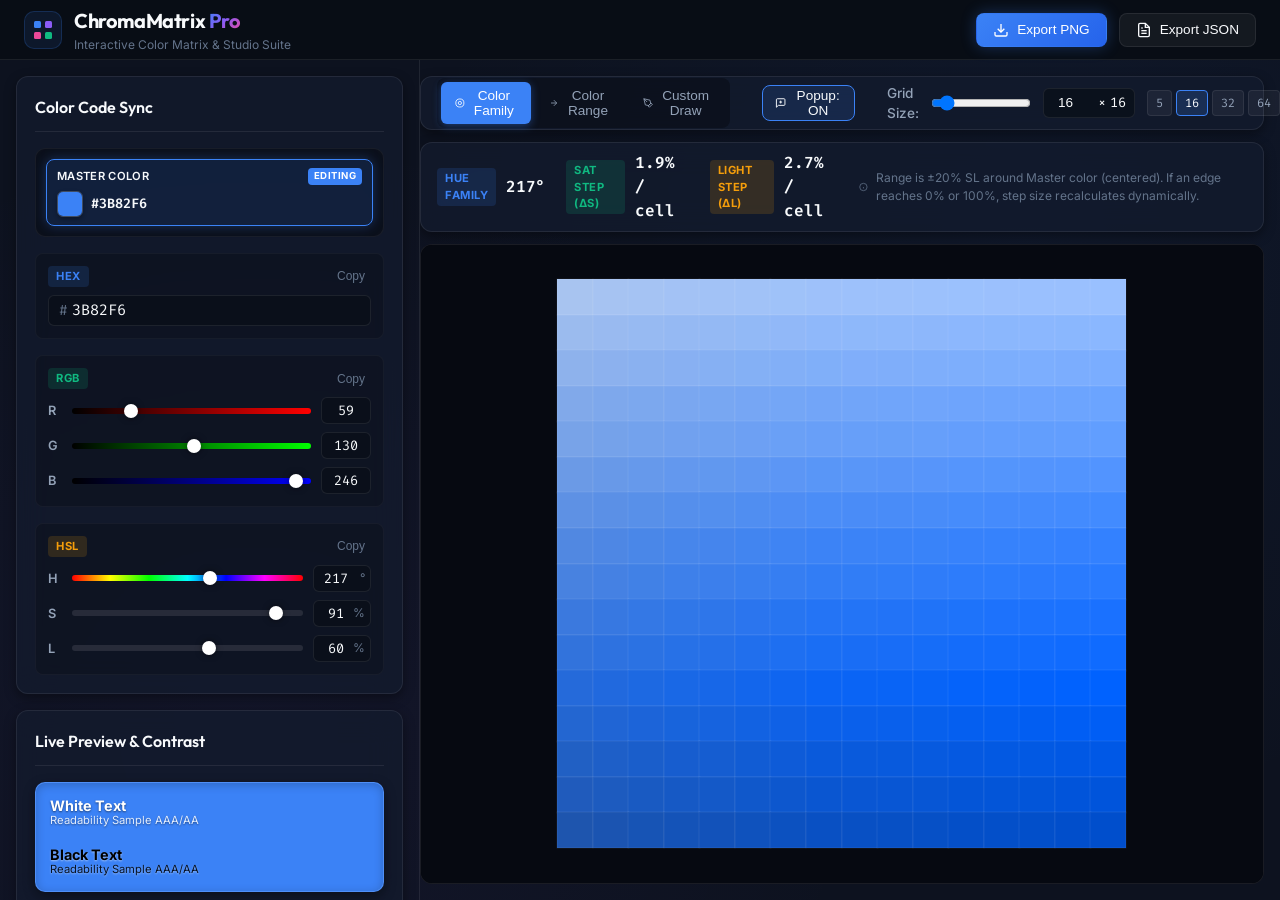
==== index.html @ 9b447b27 "Initial commit: ChromaMatrix Pro — Advanced Agentic Color Studio & Interactive Matrix" ====
<!DOCTYPE html>
<html lang="en">
<head>
    <meta charset="UTF-8">
    <meta name="viewport" content="width=device-width, initial-scale=1.0">
    <title>ChromaMatrix Pro — Interactive Color Matrix & Palette Suite</title>
    <meta name="description" content="Professional autosyncing color suite and interactive matrix generator with zoomable 128x128 grid, color family exploration, range interpolation, and custom drawing.">
    <link rel="preconnect" href="https://fonts.googleapis.com">
    <link rel="preconnect" href="https://fonts.gstatic.com" crossorigin>
    <link href="https://fonts.googleapis.com/css2?family=Fira+Code:wght@400;500;600&family=Inter:wght@300;400;500;600;700&family=Outfit:wght@500;600;700;800&display=swap" rel="stylesheet">
    <link rel="stylesheet" href="css/style.css">
</head>
<body>
    <div id="app-container">
        <!-- Header / Navbar -->
        <header id="app-header">
            <div class="logo-area">
                <div class="logo-icon">
                    <svg viewBox="0 0 24 24" width="24" height="24" fill="none" stroke="currentColor" stroke-width="2">
                        <rect x="3" y="3" width="7" height="7" rx="1.5" fill="#3B82F6" stroke="none" />
                        <rect x="14" y="3" width="7" height="7" rx="1.5" fill="#8B5CF6" stroke="none" />
                        <rect x="3" y="14" width="7" height="7" rx="1.5" fill="#EC4899" stroke="none" />
                        <rect x="14" y="14" width="7" height="7" rx="1.5" fill="#10B981" stroke="none" />
                    </svg>
                </div>
                <div class="logo-text">
                    <h1>ChromaMatrix <span>Pro</span></h1>
                    <p class="tagline">Interactive Color Matrix & Studio Suite</p>
                </div>
            </div>
            <div class="header-actions">
                <button id="btn-export-png" class="btn btn-primary" title="Export current matrix as PNG image">
                    <svg viewBox="0 0 24 24" width="16" height="16" fill="none" stroke="currentColor" stroke-width="2">
                        <path d="M21 15v4a2 2 0 0 1-2 2H5a2 2 0 0 1-2-2v-4"/>
                        <polyline points="7 10 12 15 17 10"/>
                        <line x1="12" y1="15" x2="12" y2="3"/>
                    </svg>
                    <span>Export PNG</span>
                </button>
                <button id="btn-export-json" class="btn btn-secondary" title="Export matrix color data as JSON palette">
                    <svg viewBox="0 0 24 24" width="16" height="16" fill="none" stroke="currentColor" stroke-width="2">
                        <path d="M14 2H6a2 2 0 0 0-2 2v16a2 2 0 0 0 2 2h12a2 2 0 0 0 2-2V8z"/>
                        <polyline points="14 2 14 8 20 8"/>
                        <line x1="16" y1="13" x2="8" y2="13"/>
                        <line x1="16" y1="17" x2="8" y2="17"/>
                        <polyline points="10 9 9 9 8 9"/>
                    </svg>
                    <span>Export JSON</span>
                </button>
            </div>
        </header>

        <!-- Main Workspace -->
        <main id="workspace">
            <!-- Left Sidebar (Autosyncing Table & Preview) -->
            <aside id="sidebar">
                <!-- Top-Left Panel: Autosyncing Color Code Table -->
                <section class="panel glass-card" id="panel-color-codes">
                    <div class="panel-header">
                        <h2>Color Code Sync</h2>
                    </div>

                    <!-- Master & Range Pickers Container -->
                    <div id="picker-selection-area" class="picker-selection-area">
                        <!-- Primary / Master Picker -->
                        <div class="picker-card active" id="card-picker-primary" data-target="primary" title="Click to edit Primary / Start color">
                            <div class="picker-card-top">
                                <span class="picker-label" id="label-picker-primary">Master Color</span>
                                <span class="badge active-badge">Editing</span>
                            </div>
                            <div class="picker-card-body">
                                <div class="color-swatch-wrapper">
                                    <input type="color" id="picker-primary" value="#3B82F6">
                                </div>
                                <span id="hex-display-primary" class="font-mono picker-hex-text">#3B82F6</span>
                            </div>
                        </div>

                        <!-- Swap Button (Visible only in Range Mode) -->
                        <button id="btn-left-swap" class="btn-icon swap-btn hidden" title="Swap Start and End Colors">
                            <svg viewBox="0 0 24 24" width="16" height="16" fill="none" stroke="currentColor" stroke-width="2"><path d="M7 10h14l-4-4"/><path d="M17 14H3l4 4"/></svg>
                        </button>

                        <!-- Secondary Picker (Visible only in Range Mode) -->
                        <div class="picker-card hidden" id="card-picker-secondary" data-target="secondary" title="Click to edit Secondary / End color">
                            <div class="picker-card-top">
                                <span class="picker-label">End Color</span>
                                <span class="badge active-badge">Editing</span>
                            </div>
                            <div class="picker-card-body">
                                <div class="color-swatch-wrapper">
                                    <input type="color" id="picker-secondary" value="#FFCC00">
                                </div>
                                <span id="hex-display-secondary" class="font-mono picker-hex-text">#FFCC00</span>
                            </div>
                        </div>
                    </div>

                    <!-- HEX Input -->
                    <div class="color-group">
                        <div class="group-label">
                            <span class="badge hex-badge">HEX</span>
                            <button class="btn-copy" data-target="input-hex" title="Copy HEX code">Copy</button>
                        </div>
                        <div class="input-row">
                            <span class="prefix">#</span>
                            <input type="text" id="input-hex" class="code-input font-mono" value="3B82F6" maxlength="6" spellcheck="false" autocomplete="off">
                        </div>
                    </div>

                    <!-- RGB Inputs -->
                    <div class="color-group">
                        <div class="group-label">
                            <span class="badge rgb-badge">RGB</span>
                            <button class="btn-copy" data-target="rgb-string" title="Copy RGB code">Copy</button>
                        </div>
                        <div class="channel-sliders">
                            <div class="channel-row">
                                <label for="input-r">R</label>
                                <input type="range" id="slider-r" class="color-slider slider-r" min="0" max="255" value="59">
                                <input type="number" id="input-r" class="num-input font-mono" min="0" max="255" value="59">
                            </div>
                            <div class="channel-row">
                                <label for="input-g">G</label>
                                <input type="range" id="slider-g" class="color-slider slider-g" min="0" max="255" value="130">
                                <input type="number" id="input-g" class="num-input font-mono" min="0" max="255" value="130">
                            </div>
                            <div class="channel-row">
                                <label for="input-b">B</label>
                                <input type="range" id="slider-b" class="color-slider slider-b" min="0" max="255" value="246">
                                <input type="number" id="input-b" class="num-input font-mono" min="0" max="255" value="246">
                            </div>
                        </div>
                    </div>

                    <!-- HSL Inputs -->
                    <div class="color-group">
                        <div class="group-label">
                            <span class="badge hsl-badge">HSL</span>
                            <button class="btn-copy" data-target="hsl-string" title="Copy HSL code">Copy</button>
                        </div>
                        <div class="channel-sliders">
                            <div class="channel-row">
                                <label for="input-h">H</label>
                                <input type="range" id="slider-h" class="color-slider slider-hue" min="0" max="360" value="217">
                                <div class="num-suffix-wrapper">
                                    <input type="number" id="input-h" class="num-input font-mono" min="0" max="360" value="217">
                                    <span class="unit">°</span>
                                </div>
                            </div>
                            <div class="channel-row">
                                <label for="input-s">S</label>
                                <input type="range" id="slider-s" class="color-slider slider-sat" min="0" max="100" value="91">
                                <div class="num-suffix-wrapper">
                                    <input type="number" id="input-s" class="num-input font-mono" min="0" max="100" value="91">
                                    <span class="unit">%</span>
                                </div>
                            </div>
                            <div class="channel-row">
                                <label for="input-l">L</label>
                                <input type="range" id="slider-l" class="color-slider slider-light" min="0" max="100" value="60">
                                <div class="num-suffix-wrapper">
                                    <input type="number" id="input-l" class="num-input font-mono" min="0" max="100" value="60">
                                    <span class="unit">%</span>
                                </div>
                            </div>
                        </div>
                    </div>
                </section>

                <!-- Bottom-Left Panel: Color Preview & Analysis -->
                <section class="panel glass-card" id="panel-color-preview">
                    <div class="panel-header">
                        <h2>Live Preview & Contrast</h2>
                    </div>

                    <!-- Preview Card -->
                    <div id="preview-box" class="preview-box" style="background-color: rgb(59, 130, 246);">
                        <div class="preview-text-sample text-white">
                            <span class="sample-title">White Text</span>
                            <span class="sample-sub">Readability Sample AAA/AA</span>
                        </div>
                        <div class="preview-text-sample text-black">
                            <span class="sample-title">Black Text</span>
                            <span class="sample-sub">Readability Sample AAA/AA</span>
                        </div>
                    </div>

                    <!-- WCAG Contrast Ratios -->
                    <div class="contrast-metrics">
                        <div class="metric-card">
                            <div class="metric-top">
                                <span class="metric-label">vs. White Text</span>
                                <span id="badge-white" class="wcag-badge badge-pass">AA</span>
                            </div>
                            <span id="ratio-white" class="metric-value font-mono">4.52:1</span>
                        </div>
                        <div class="metric-card">
                            <div class="metric-top">
                                <span class="metric-label">vs. Black Text</span>
                                <span id="badge-black" class="wcag-badge badge-pass">AAA</span>
                            </div>
                            <span id="ratio-black" class="metric-value font-mono">4.64:1</span>
                        </div>
                    </div>

                    <!-- Quick Harmonies -->
                    <div class="harmonies-section">
                        <h3>Quick Harmony Swatches</h3>
                        <div class="harmony-grid">
                            <div class="harmony-item" title="Complementary Color" data-label="Complementary">
                                <div id="swatch-comp" class="mini-swatch" style="background-color: #f6b33b;"></div>
                                <span>Comp</span>
                            </div>
                            <div class="harmony-item" title="Analogous Left" data-label="Analogous Left">
                                <div id="swatch-ana1" class="mini-swatch" style="background-color: #3bf6e4;"></div>
                                <span>Ana 1</span>
                            </div>
                            <div class="harmony-item" title="Analogous Right" data-label="Analogous Right">
                                <div id="swatch-ana2" class="mini-swatch" style="background-color: #4d3bf6;"></div>
                                <span>Ana 2</span>
                            </div>
                            <div class="harmony-item" title="Triadic 1" data-label="Triadic 1">
                                <div id="swatch-tri1" class="mini-swatch" style="background-color: #f63b82;"></div>
                                <span>Triad 1</span>
                            </div>
                            <div class="harmony-item" title="Triadic 2" data-label="Triadic 2">
                                <div id="swatch-tri2" class="mini-swatch" style="background-color: #82f63b;"></div>
                                <span>Triad 2</span>
                            </div>
                        </div>
                    </div>
                </section>
            </aside>

            <!-- Right Panel: Interactive Color Matrix -->
            <section id="matrix-section">
                <!-- Top Matrix Toolbar -->
                <nav id="matrix-toolbar" class="glass-card">
                    <!-- Mode Selector Tabs -->
                    <div class="mode-tabs">
                        <button class="tab-btn active" data-mode="family">
                            <svg viewBox="0 0 24 24" width="16" height="16" fill="none" stroke="currentColor" stroke-width="2"><circle cx="12" cy="12" r="10"/><circle cx="12" cy="12" r="4"/></svg>
                            <span>Color Family</span>
                        </button>
                        <button class="tab-btn" data-mode="range">
                            <svg viewBox="0 0 24 24" width="16" height="16" fill="none" stroke="currentColor" stroke-width="2"><path d="M5 12h14"/><path d="M12 5l7 7-7 7"/></svg>
                            <span>Color Range</span>
                        </button>
                        <button class="tab-btn" data-mode="draw">
                            <svg viewBox="0 0 24 24" width="16" height="16" fill="none" stroke="currentColor" stroke-width="2"><path d="M12 19l7-7 3 3-7 7-3-3z"/><path d="M18 13l-1.5-7.5L2 2l3.5 14.5L13 18l5-5z"/><path d="M2 2l7.586 7.586"/></svg>
                            <span>Custom Draw</span>
                        </button>
                    </div>

                    <div class="toolbar-divider"></div>

                    <!-- Popup Info Box Switch -->
                    <div class="tooltip-toggle-control" style="display: flex; align-items: center;">
                        <button id="btn-toggle-tooltip" class="btn btn-secondary active" title="Toggle popup color info box on hover" style="padding: 6px 12px; font-size: 0.85rem; height: 36px; border-color: var(--accent-blue); background: rgba(59, 130, 246, 0.15); color: var(--text-primary);">
                            <svg viewBox="0 0 24 24" width="16" height="16" fill="none" stroke="currentColor" stroke-width="2"><path d="M21 15a2 2 0 0 1-2 2H7l-4 4V5a2 2 0 0 1 2-2h14a2 2 0 0 1 2 2z"/><line x1="9" y1="10" x2="15" y2="10"/><line x1="12" y1="7" x2="12" y2="13"/></svg>
                            <span id="tooltip-toggle-text">Popup: ON</span>
                        </button>
                    </div>

                    <div class="toolbar-divider"></div>

                    <!-- Matrix Dimension Controls -->
                    <div class="dimension-controls">
                        <label for="input-grid-size" class="ctrl-label">Grid Size:</label>
                        <input type="range" id="slider-grid-size" min="5" max="128" value="16" step="1" title="Adjust matrix grid dimension">
                        <div class="grid-size-display font-mono">
                            <input type="number" id="input-grid-size" min="5" max="128" value="16">
                            <span>×</span>
                            <span id="grid-size-h">16</span>
                        </div>
                        <div class="preset-buttons">
                            <button class="btn-preset" data-size="5">5</button>
                            <button class="btn-preset active" data-size="16">16</button>
                            <button class="btn-preset" data-size="32">32</button>
                            <button class="btn-preset" data-size="64">64</button>
                            <button class="btn-preset" data-size="128">128</button>
                        </div>
                    </div>

                    <div class="toolbar-divider"></div>

                    <!-- Zoom & Pan Controls -->
                    <div class="zoom-controls">
                        <button id="btn-zoom-out" class="btn-icon" title="Zoom Out (-)">
                            <svg viewBox="0 0 24 24" width="16" height="16" fill="none" stroke="currentColor" stroke-width="2"><circle cx="11" cy="11" r="8"/><line x1="21" y1="21" x2="16.65" y2="16.65"/><line x1="8" y1="11" x2="14" y2="11"/></svg>
                        </button>
                        <span id="zoom-level" class="font-mono">100%</span>
                        <button id="btn-zoom-in" class="btn-icon" title="Zoom In (+)">
                            <svg viewBox="0 0 24 24" width="16" height="16" fill="none" stroke="currentColor" stroke-width="2"><circle cx="11" cy="11" r="8"/><line x1="21" y1="21" x2="16.65" y2="16.65"/><line x1="11" y1="8" x2="11" y2="14"/><line x1="8" y1="11" x2="14" y2="11"/></svg>
                        </button>
                        <button id="btn-zoom-fit" class="btn-text" title="Reset Zoom to Fit Screen (0)">Fit</button>
                    </div>
                </nav>

                <!-- Sub-Toolbar for Active Mode Controls -->
                <div id="mode-subtoolbar" class="glass-card">
                    <!-- Family Mode Controls -->
                    <div id="subtoolbar-family" class="subtoolbar-group active">
                        <div class="subctrl-item">
                            <span class="badge hex-badge">Hue Family</span>
                            <span id="fam-hue-val" class="font-mono" style="font-weight: 600;">217°</span>
                        </div>
                        <div class="subctrl-item">
                            <span class="badge rgb-badge">Sat Step (ΔS)</span>
                            <span id="fam-step-sat" class="font-mono" style="font-weight: 600;">6.7% / cell</span>
                        </div>
                        <div class="subctrl-item">
                            <span class="badge hsl-badge">Light Step (ΔL)</span>
                            <span id="fam-step-light" class="font-mono" style="font-weight: 600;">6.7% / cell</span>
                        </div>
                        <div class="subctrl-info">
                            <svg viewBox="0 0 24 24" width="16" height="16" fill="none" stroke="currentColor" stroke-width="2"><circle cx="12" cy="12" r="10"/><line x1="12" y1="16" x2="12" y2="12"/><line x1="12" y1="8" x2="12.01" y2="8"/></svg>
                            <span>Range is ±20% SL around Master color (centered). If an edge reaches 0% or 100%, step size recalculates dynamically.</span>
                        </div>
                    </div>

                    <!-- Range Mode Controls -->
                    <div id="subtoolbar-range" class="subtoolbar-group">
                        <div class="subctrl-item checkbox-item">
                            <label class="toggle-switch">
                                <input type="checkbox" id="check-shortest-hue" checked>
                                <span class="slider-round"></span>
                            </label>
                            <span style="font-weight: 500;">Shortest Hue Path</span>
                        </div>
                        <div class="subctrl-info">
                            <svg viewBox="0 0 24 24" width="16" height="16" fill="none" stroke="currentColor" stroke-width="2"><circle cx="12" cy="12" r="10"/><line x1="12" y1="16" x2="12" y2="12"/><line x1="12" y1="8" x2="12.01" y2="8"/></svg>
                            <span>Select Start or End color on the left panel to edit its HEX, RGB, and HSL channels.</span>
                        </div>
                    </div>

                    <!-- Custom Drawing Controls -->
                    <div id="subtoolbar-draw" class="subtoolbar-group">
                        <div class="draw-tools">
                            <button class="tool-btn active" data-tool="brush" title="Paint Brush (B)">
                                <svg viewBox="0 0 24 24" width="16" height="16" fill="none" stroke="currentColor" stroke-width="2"><path d="M18 13l-1.5-7.5L2 2l3.5 14.5L13 18l5-5z"/><path d="M2 2l7.586 7.586"/><circle cx="11" cy="11" r="2"/></svg>
                                <span>Brush</span>
                            </button>
                            <button class="tool-btn" data-tool="fill" title="Flood Fill / Bucket (F)">
                                <svg viewBox="0 0 24 24" width="16" height="16" fill="none" stroke="currentColor" stroke-width="2"><path d="M19 11l-8-8-8.6 8.6a2 2 0 0 0 0 2.8l5.2 5.2c.8.8 2 .8 2.8 0L19 11z"/><path d="M5 2l5 5"/><path d="M2 13h15"/><path d="M22 20a2 2 0 1 1-4 0c0-1.6 1.7-3 2-3s2 1.4 2 3z"/></svg>
                                <span>Fill</span>
                            </button>
                            <button class="tool-btn" data-tool="eyedropper" title="Eyedropper / Pick Color (I)">
                                <svg viewBox="0 0 24 24" width="16" height="16" fill="none" stroke="currentColor" stroke-width="2"><path d="M14 4l6 6-9 9-6-6 9-9z"/><path d="M4 20l4-4"/><line x1="13" y1="5" x2="19" y2="11"/></svg>
                                <span>Pick</span>
                            </button>
                            <button class="tool-btn" data-tool="eraser" title="Eraser (E)">
                                <svg viewBox="0 0 24 24" width="16" height="16" fill="none" stroke="currentColor" stroke-width="2"><path d="M20 20H7L3 16C2 15 2 13 3 12L13 2L22 11L20 20Z"/><line x1="17" y1="17" x2="11" y2="11"/></svg>
                                <span>Erase</span>
                            </button>
                        </div>
                        <div class="toolbar-divider"></div>
                        <div class="subctrl-item">
                            <label>Brush Size:</label>
                            <div class="brush-sizes">
                                <button class="brush-size-btn active" data-size="1">1px</button>
                                <button class="brush-size-btn" data-size="2">2px</button>
                                <button class="brush-size-btn" data-size="3">3px</button>
                                <button class="brush-size-btn" data-size="5">5px</button>
                            </div>
                        </div>
                        <div class="toolbar-divider"></div>
                        <div class="draw-actions">
                            <button id="btn-import-img" class="btn btn-secondary" title="Load & compress image (PNG, JPG, GIF) into 128x128 grid" style="padding: 6px 12px; font-size: 0.8rem; height: 32px;">
                                <svg viewBox="0 0 24 24" width="14" height="14" fill="none" stroke="currentColor" stroke-width="2"><rect x="3" y="3" width="18" height="18" rx="2" ry="2"/><circle cx="8.5" cy="8.5" r="1.5"/><polyline points="21 15 16 10 5 21"/></svg>
                                <span>Load Image</span>
                            </button>
                            <input type="file" id="input-import-img" accept="image/*" class="hidden">
                            <button id="btn-undo" class="btn-icon" title="Undo (Ctrl+Z)" disabled>
                                <svg viewBox="0 0 24 24" width="16" height="16" fill="none" stroke="currentColor" stroke-width="2"><path d="M3 7v6h6"/><path d="M21 17a9 9 0 0 0-9-9 9 9 0 0 0-6 2.3L3 13"/></svg>
                            </button>
                            <button id="btn-redo" class="btn-icon" title="Redo (Ctrl+Y)" disabled>
                                <svg viewBox="0 0 24 24" width="16" height="16" fill="none" stroke="currentColor" stroke-width="2"><path d="M21 7v6h-6"/><path d="M3 17a9 9 0 0 1 9-9 9 9 0 0 1 6 2.3l3 2.7"/></svg>
                            </button>
                            <button id="btn-clear-draw" class="btn-text btn-danger" title="Clear drawing grid">Clear</button>
                        </div>
                    </div>
                </div>

                <!-- Canvas Viewport Container -->
                <div id="canvas-container">
                    <canvas id="matrix-canvas"></canvas>
                </div>
            </section>
        </main>
    </div>

    <!-- Floating Hover Tooltip Popup Box -->
    <div id="color-tooltip" class="glass-card tooltip-box hidden">
        <div class="tooltip-header">
            <div id="tooltip-swatch" class="tooltip-swatch"></div>
            <span id="tooltip-coords" class="font-mono coords-text">Col: 0, Row: 0</span>
        </div>
        <div class="tooltip-body font-mono">
            <div class="tooltip-row">
                <span class="t-label">HEX</span>
                <span id="tooltip-hex" class="t-val">#000000</span>
            </div>
            <div class="tooltip-row">
                <span class="t-label">RGB</span>
                <span id="tooltip-rgb" class="t-val">0, 0, 0</span>
            </div>
            <div class="tooltip-row">
                <span class="t-label">HSL</span>
                <span id="tooltip-hsl" class="t-val">0°, 0%, 0%</span>
            </div>
        </div>
    </div>

    <!-- Scripts (Standard scripts work natively over file:// protocol without CORS errors) -->
    <script src="js/color-math.js"></script>
    <script src="js/matrix-canvas.js"></script>
    <script src="js/app.js"></script>
</body>
</html>
---- css/style.css ----
/* ==========================================================================
   ChromaMatrix Pro — Design System & Styles
   Premium Studio Colorist Dark Theme with Glassmorphism
   ========================================================================== */

:root {
    /* Color Palette Tokens */
    --bg-app: #090d16;
    --bg-workspace: #0d121f;
    --bg-card: rgba(19, 27, 46, 0.75);
    --bg-card-hover: rgba(26, 37, 63, 0.85);
    --bg-input: rgba(10, 15, 26, 0.8);
    --border-color: rgba(255, 255, 255, 0.08);
    --border-focus: rgba(59, 130, 246, 0.5);
    
    /* Brand & Accent Colors */
    --accent-blue: #3b82f6;
    --accent-purple: #8b5cf6;
    --accent-pink: #ec4899;
    --accent-emerald: #10b981;
    --accent-amber: #f59e0b;
    --danger-red: #ef4444;
    
    /* Typography Colors */
    --text-primary: #f8fafc;
    --text-secondary: #94a3b8;
    --text-muted: #64748b;
    --text-inverse: #0f172a;
    
    /* Shadow & Glows */
    --shadow-sm: 0 2px 4px rgba(0, 0, 0, 0.3);
    --shadow-md: 0 4px 12px rgba(0, 0, 0, 0.4);
    --shadow-lg: 0 8px 24px rgba(0, 0, 0, 0.5);
    --glow-blue: 0 0 15px rgba(59, 130, 246, 0.3);
    
    /* Transitions */
    --transition-fast: 150ms cubic-bezier(0.4, 0, 0.2, 1);
    --transition-smooth: 250ms cubic-bezier(0.4, 0, 0.2, 1);
}

/* Base & Reset */
* {
    margin: 0;
    padding: 0;
    box-sizing: border-box;
}

body {
    font-family: 'Inter', -apple-system, BlinkMacSystemFont, 'Segoe UI', Roboto, sans-serif;
    background-color: var(--bg-app);
    color: var(--text-primary);
    line-height: 1.5;
    overflow: hidden;
    height: 100vh;
    width: 100vw;
    user-select: none;
}

.font-mono {
    font-family: 'Fira Code', monospace;
}

/* Glassmorphism Utility */
.glass-card {
    background: var(--bg-card);
    backdrop-filter: blur(16px);
    -webkit-backdrop-filter: blur(16px);
    border: 1px solid var(--border-color);
    border-radius: 12px;
    box-shadow: var(--shadow-md);
}

/* App Container Layout */
#app-container {
    display: flex;
    flex-direction: column;
    height: 100vh;
    width: 100vw;
}

/* Header / Navbar */
#app-header {
    height: 60px;
    display: flex;
    align-items: center;
    justify-content: space-between;
    padding: 0 24px;
    background: rgba(9, 13, 22, 0.85);
    border-bottom: 1px solid var(--border-color);
    z-index: 100;
}

.logo-area {
    display: flex;
    align-items: center;
    gap: 12px;
}

.logo-icon {
    display: flex;
    align-items: center;
    justify-content: center;
    width: 38px;
    height: 38px;
    background: rgba(59, 130, 246, 0.1);
    border: 1px solid rgba(59, 130, 246, 0.2);
    border-radius: 10px;
}

.logo-text h1 {
    font-family: 'Outfit', sans-serif;
    font-size: 1.25rem;
    font-weight: 700;
    letter-spacing: -0.02em;
    color: var(--text-primary);
}

.logo-text h1 span {
    background: linear-gradient(135deg, var(--accent-blue), var(--accent-purple), var(--accent-pink));
    -webkit-background-clip: text;
    -webkit-text-fill-color: transparent;
}

.tagline {
    font-size: 0.75rem;
    color: var(--text-muted);
}

.header-actions {
    display: flex;
    align-items: center;
    gap: 12px;
}

/* Buttons */
.btn {
    display: inline-flex;
    align-items: center;
    gap: 8px;
    padding: 8px 16px;
    border-radius: 8px;
    font-size: 0.85rem;
    font-weight: 500;
    cursor: pointer;
    transition: all var(--transition-fast);
    border: 1px solid transparent;
}

.btn-primary {
    background: linear-gradient(135deg, var(--accent-blue), #2563eb);
    color: white;
    box-shadow: var(--glow-blue);
}

.btn-primary:hover {
    filter: brightness(1.1);
    transform: translateY(-1px);
}

.btn-secondary {
    background: rgba(255, 255, 255, 0.05);
    color: var(--text-primary);
    border-color: var(--border-color);
}

.btn-secondary:hover {
    background: rgba(255, 255, 255, 0.1);
    border-color: rgba(255, 255, 255, 0.2);
}

/* Workspace Grid */
#workspace {
    display: flex;
    flex: 1;
    overflow: hidden;
    position: relative;
    background: radial-gradient(circle at 80% 20%, rgba(59, 130, 246, 0.05) 0%, transparent 50%),
                radial-gradient(circle at 20% 80%, rgba(139, 92, 246, 0.05) 0%, transparent 50%),
                var(--bg-workspace);
}

/* Left Sidebar */
#sidebar {
    width: 420px;
    min-width: 420px;
    height: 100%;
    display: flex;
    flex-direction: column;
    gap: 16px;
    padding: 16px;
    overflow-y: auto;
    border-right: 1px solid var(--border-color);
    z-index: 10;
}

/* Custom Scrollbar for Sidebar */
#sidebar::-webkit-scrollbar {
    width: 6px;
}
#sidebar::-webkit-scrollbar-thumb {
    background: rgba(255, 255, 255, 0.1);
    border-radius: 3px;
}

.panel {
    padding: 18px;
    display: flex;
    flex-direction: column;
    gap: 16px;
}

.panel-header {
    display: flex;
    align-items: center;
    justify-content: space-between;
    padding-bottom: 12px;
    border-bottom: 1px solid var(--border-color);
}

.panel-header h2 {
    font-family: 'Outfit', sans-serif;
    font-size: 1rem;
    font-weight: 600;
    color: var(--text-primary);
}

/* Master Color Picker */
.master-picker-wrapper {
    display: flex;
    align-items: center;
    gap: 8px;
}

#master-color-picker {
    width: 32px;
    height: 32px;
    border: none;
    border-radius: 8px;
    cursor: pointer;
    background: transparent;
    overflow: hidden;
}

#master-color-picker::-webkit-color-swatch-wrapper {
    padding: 0;
}
#master-color-picker::-webkit-color-swatch {
    border: 2px solid rgba(255, 255, 255, 0.2);
    border-radius: 6px;
    box-shadow: var(--shadow-sm);
}

.picker-hint {
    font-size: 0.7rem;
    color: var(--text-muted);
    text-transform: uppercase;
    font-weight: 600;
}

/* Color Input Groups */
.color-group {
    display: flex;
    flex-direction: column;
    gap: 8px;
    background: rgba(0, 0, 0, 0.2);
    padding: 12px;
    border-radius: 8px;
    border: 1px solid rgba(255, 255, 255, 0.04);
}

.group-label {
    display: flex;
    align-items: center;
    justify-content: space-between;
}

.badge {
    font-size: 0.7rem;
    font-weight: 700;
    padding: 2px 8px;
    border-radius: 4px;
    text-transform: uppercase;
    letter-spacing: 0.05em;
}

.hex-badge { background: rgba(59, 130, 246, 0.15); color: var(--accent-blue); }
.rgb-badge { background: rgba(16, 185, 129, 0.15); color: var(--accent-emerald); }
.hsl-badge { background: rgba(245, 158, 11, 0.15); color: var(--accent-amber); }

.btn-copy {
    background: transparent;
    border: none;
    color: var(--text-muted);
    font-size: 0.75rem;
    cursor: pointer;
    padding: 2px 6px;
    border-radius: 4px;
    transition: all var(--transition-fast);
}

.btn-copy:hover {
    color: var(--text-primary);
    background: rgba(255, 255, 255, 0.05);
}

.btn-copy.copied {
    color: var(--accent-emerald);
}

.input-row {
    display: flex;
    align-items: center;
    background: var(--bg-input);
    border: 1px solid var(--border-color);
    border-radius: 6px;
    padding: 4px 10px;
    transition: border-color var(--transition-fast);
}

.input-row:focus-within {
    border-color: var(--border-focus);
}

.prefix {
    color: var(--text-muted);
    font-family: 'Fira Code', monospace;
    font-size: 0.9rem;
    margin-right: 4px;
}

.code-input {
    background: transparent;
    border: none;
    color: var(--text-primary);
    font-size: 0.95rem;
    width: 100%;
    outline: none;
}

/* Sliders and Channel Rows */
.channel-sliders {
    display: flex;
    flex-direction: column;
    gap: 8px;
}

.channel-row {
    display: flex;
    align-items: center;
    gap: 10px;
}

.channel-row label {
    font-size: 0.8rem;
    font-weight: 600;
    color: var(--text-secondary);
    width: 14px;
}

.color-slider {
    flex: 1;
    height: 6px;
    -webkit-appearance: none;
    background: rgba(255, 255, 255, 0.1);
    border-radius: 3px;
    outline: none;
}

.color-slider::-webkit-slider-thumb {
    -webkit-appearance: none;
    width: 14px;
    height: 14px;
    border-radius: 50%;
    background: white;
    cursor: pointer;
    box-shadow: 0 0 6px rgba(0, 0, 0, 0.5);
    transition: transform var(--transition-fast);
}

.color-slider::-webkit-slider-thumb:hover {
    transform: scale(1.2);
}

/* Channel specific slider gradients */
.slider-r { background: linear-gradient(to right, #000, #f00); }
.slider-g { background: linear-gradient(to right, #000, #0f0); }
.slider-b { background: linear-gradient(to right, #000, #00f); }
.slider-hue { background: linear-gradient(to right, #f00, #ff0, #0f0, #0ff, #00f, #f0f, #f00); }

.num-input {
    width: 50px;
    background: var(--bg-input);
    border: 1px solid var(--border-color);
    border-radius: 6px;
    color: var(--text-primary);
    font-size: 0.85rem;
    padding: 4px 6px;
    text-align: center;
    outline: none;
    transition: border-color var(--transition-fast);
}

.num-input:focus {
    border-color: var(--border-focus);
}

.num-input::-webkit-inner-spin-button,
.num-input::-webkit-outer-spin-button {
    -webkit-appearance: none;
    margin: 0;
}

.num-suffix-wrapper {
    position: relative;
    display: flex;
    align-items: center;
}

.num-suffix-wrapper .num-input {
    padding-right: 18px;
    width: 58px;
}

.unit {
    position: absolute;
    right: 6px;
    font-size: 0.75rem;
    color: var(--text-muted);
    pointer-events: none;
}

/* Preview Card */
.preview-box {
    height: 110px;
    border-radius: 10px;
    padding: 14px;
    display: flex;
    flex-direction: column;
    justify-content: space-between;
    box-shadow: inset 0 2px 10px rgba(0, 0, 0, 0.2), var(--shadow-md);
    transition: background-color var(--transition-fast);
    position: relative;
    overflow: hidden;
    border: 1px solid rgba(255, 255, 255, 0.1);
}

.preview-text-sample {
    display: flex;
    flex-direction: column;
    line-height: 1.2;
    z-index: 2;
}

.text-white { color: #ffffff; text-shadow: 0 1px 2px rgba(0,0,0,0.5); }
.text-black { color: #000000; text-shadow: 0 1px 2px rgba(255,255,255,0.5); }

.sample-title {
    font-weight: 700;
    font-size: 0.9rem;
}

.sample-sub {
    font-size: 0.7rem;
    opacity: 0.85;
}

/* Contrast Metrics */
.contrast-metrics {
    display: grid;
    grid-template-columns: 1fr 1fr;
    gap: 10px;
}

.metric-card {
    background: rgba(0, 0, 0, 0.25);
    padding: 10px;
    border-radius: 8px;
    border: 1px solid rgba(255, 255, 255, 0.05);
    display: flex;
    flex-direction: column;
    gap: 6px;
}

.metric-top {
    display: flex;
    align-items: center;
    justify-content: space-between;
}

.metric-label {
    font-size: 0.7rem;
    color: var(--text-muted);
}

.wcag-badge {
    font-size: 0.65rem;
    font-weight: 800;
    padding: 2px 6px;
    border-radius: 4px;
}

.badge-pass { background: rgba(16, 185, 129, 0.2); color: var(--accent-emerald); }
.badge-warn { background: rgba(245, 158, 11, 0.2); color: var(--accent-amber); }
.badge-fail { background: rgba(239, 68, 68, 0.2); color: var(--danger-red); }

.metric-value {
    font-size: 1.05rem;
    font-weight: 600;
    color: var(--text-primary);
}

/* Harmonies Section */
.harmonies-section h3 {
    font-size: 0.75rem;
    color: var(--text-secondary);
    margin-bottom: 8px;
    text-transform: uppercase;
    letter-spacing: 0.05em;
}

.harmony-grid {
    display: grid;
    grid-template-columns: repeat(5, 1fr);
    gap: 8px;
}

.harmony-item {
    display: flex;
    flex-direction: column;
    align-items: center;
    gap: 4px;
    cursor: pointer;
    transition: transform var(--transition-fast);
}

.harmony-item:hover {
    transform: translateY(-2px);
}

.mini-swatch {
    width: 100%;
    aspect-ratio: 1;
    border-radius: 6px;
    border: 1px solid rgba(255, 255, 255, 0.15);
    box-shadow: var(--shadow-sm);
}

.harmony-item span {
    font-size: 0.65rem;
    color: var(--text-muted);
}

/* Right Panel: Matrix Section */
#matrix-section {
    flex: 1;
    display: flex;
    flex-direction: column;
    padding: 16px 16px 16px 0;
    gap: 12px;
    height: 100%;
    overflow: hidden;
}

/* Matrix Toolbar */
#matrix-toolbar {
    height: 54px;
    padding: 0 16px;
    display: flex;
    align-items: center;
    justify-content: space-between;
    gap: 16px;
}

.mode-tabs {
    display: flex;
    background: rgba(0, 0, 0, 0.3);
    padding: 4px;
    border-radius: 8px;
    gap: 4px;
}

.tab-btn {
    display: inline-flex;
    align-items: center;
    gap: 6px;
    padding: 6px 14px;
    border-radius: 6px;
    background: transparent;
    border: none;
    color: var(--text-secondary);
    font-size: 0.85rem;
    font-weight: 500;
    cursor: pointer;
    transition: all var(--transition-fast);
}

.tab-btn:hover {
    color: var(--text-primary);
    background: rgba(255, 255, 255, 0.05);
}

.tab-btn.active {
    background: var(--accent-blue);
    color: white;
    box-shadow: 0 2px 8px rgba(59, 130, 246, 0.4);
}

.toolbar-divider {
    width: 1px;
    height: 24px;
    background: var(--border-color);
}

.dimension-controls {
    display: flex;
    align-items: center;
    gap: 12px;
}

.ctrl-label {
    font-size: 0.85rem;
    color: var(--text-secondary);
    font-weight: 500;
}

#slider-grid-size {
    width: 100px;
}

.grid-size-display {
    display: flex;
    align-items: center;
    gap: 4px;
    background: var(--bg-input);
    padding: 4px 8px;
    border-radius: 6px;
    border: 1px solid var(--border-color);
    font-size: 0.85rem;
}

#input-grid-size {
    width: 42px;
    background: transparent;
    border: none;
    color: var(--text-primary);
    font-size: 0.85rem;
    text-align: center;
    outline: none;
}

.preset-buttons {
    display: flex;
    gap: 4px;
}

.btn-preset {
    padding: 4px 8px;
    border-radius: 4px;
    background: rgba(255, 255, 255, 0.05);
    border: 1px solid var(--border-color);
    color: var(--text-secondary);
    font-size: 0.75rem;
    font-family: 'Fira Code', monospace;
    cursor: pointer;
    transition: all var(--transition-fast);
}

.btn-preset:hover, .btn-preset.active {
    background: rgba(59, 130, 246, 0.2);
    border-color: var(--accent-blue);
    color: var(--text-primary);
}

.zoom-controls {
    display: flex;
    align-items: center;
    gap: 8px;
    background: rgba(0, 0, 0, 0.2);
    padding: 4px 8px;
    border-radius: 8px;
}

.btn-icon, .btn-text {
    background: transparent;
    border: none;
    color: var(--text-secondary);
    cursor: pointer;
    padding: 6px;
    border-radius: 6px;
    display: inline-flex;
    align-items: center;
    justify-content: center;
    transition: all var(--transition-fast);
}

.btn-icon:hover, .btn-text:hover {
    background: rgba(255, 255, 255, 0.1);
    color: var(--text-primary);
}

.btn-text {
    font-size: 0.8rem;
    padding: 4px 8px;
    font-weight: 600;
}

.btn-danger:hover {
    background: rgba(239, 68, 68, 0.2);
    color: var(--danger-red);
}

#zoom-level {
    width: 50px;
    text-align: center;
    font-size: 0.8rem;
}

/* Sub-Toolbar */
#mode-subtoolbar {
    min-height: 44px;
    padding: 8px 16px;
    display: flex;
    align-items: center;
}

.subtoolbar-group {
    display: none;
    width: 100%;
    align-items: center;
    gap: 20px;
}

.subtoolbar-group.active {
    display: flex;
}

.subctrl-item {
    display: flex;
    align-items: center;
    gap: 10px;
}

.subctrl-item label {
    font-size: 0.8rem;
    color: var(--text-secondary);
}

.subctrl-info {
    display: flex;
    align-items: center;
    gap: 8px;
    margin-left: auto;
    color: var(--text-muted);
    font-size: 0.75rem;
}

.color-picker-compact {
    display: flex;
    align-items: center;
    gap: 6px;
    background: var(--bg-input);
    padding: 2px 8px 2px 4px;
    border-radius: 6px;
    border: 1px solid var(--border-color);
}

.color-picker-compact input[type="color"] {
    width: 24px;
    height: 24px;
    border: none;
    background: transparent;
    cursor: pointer;
}

.code-input-small {
    width: 68px;
    background: transparent;
    border: none;
    color: var(--text-primary);
    font-size: 0.85rem;
    outline: none;
}

/* Draw Mode Tools */
.draw-tools {
    display: flex;
    gap: 6px;
}

.tool-btn {
    display: inline-flex;
    align-items: center;
    gap: 6px;
    padding: 6px 12px;
    border-radius: 6px;
    background: rgba(255, 255, 255, 0.04);
    border: 1px solid var(--border-color);
    color: var(--text-secondary);
    font-size: 0.8rem;
    cursor: pointer;
    transition: all var(--transition-fast);
}

.tool-btn:hover {
    background: rgba(255, 255, 255, 0.08);
    color: var(--text-primary);
}

.tool-btn.active {
    background: rgba(139, 92, 246, 0.2);
    border-color: var(--accent-purple);
    color: #c4b5fd;
}

.brush-sizes {
    display: flex;
    gap: 4px;
}

.brush-size-btn {
    padding: 4px 8px;
    border-radius: 4px;
    background: rgba(255, 255, 255, 0.05);
    border: 1px solid var(--border-color);
    color: var(--text-secondary);
    font-size: 0.75rem;
    cursor: pointer;
}

.brush-size-btn.active {
    background: var(--text-primary);
    color: var(--bg-app);
    font-weight: 600;
}

.draw-actions {
    display: flex;
    align-items: center;
    gap: 6px;
    margin-left: auto;
}

/* Canvas Viewport */
#canvas-container {
    flex: 1;
    position: relative;
    background: #060911;
    border-radius: 12px;
    border: 1px solid var(--border-color);
    overflow: hidden;
    box-shadow: inset 0 0 20px rgba(0, 0, 0, 0.6);
    display: flex;
    align-items: center;
    justify-content: center;
}

#matrix-canvas {
    display: block;
    cursor: crosshair;
    width: 100%;
    height: 100%;
}

/* Hover Tooltip Popup Box */
.tooltip-box {
    position: fixed;
    top: 20px;
    left: 20px;
    width: 210px;
    padding: 12px;
    pointer-events: none;
    z-index: 9999;
    box-shadow: var(--shadow-lg), 0 0 15px rgba(0, 0, 0, 0.8);
    border: 1px solid rgba(255, 255, 255, 0.2);
    transition: opacity var(--transition-fast), transform 75ms ease-out;
    background: rgba(15, 23, 42, 0.92);
}

.tooltip-box.hidden {
    opacity: 0;
    pointer-events: none;
    transform: scale(0.95);
}

.tooltip-header {
    display: flex;
    align-items: center;
    gap: 10px;
    padding-bottom: 8px;
    border-bottom: 1px solid rgba(255, 255, 255, 0.1);
    margin-bottom: 8px;
}

.tooltip-swatch {
    width: 24px;
    height: 24px;
    border-radius: 6px;
    border: 1px solid rgba(255, 255, 255, 0.3);
    box-shadow: var(--shadow-sm);
}

.coords-text {
    font-size: 0.8rem;
    font-weight: 600;
    color: var(--text-primary);
}

.tooltip-body {
    display: flex;
    flex-direction: column;
    gap: 4px;
    font-size: 0.8rem;
}

.tooltip-row {
    display: flex;
    justify-content: space-between;
}

.t-label {
    color: var(--text-muted);
}

.t-val {
    color: var(--text-primary);
    font-weight: 500;
}

/* Toggle Switch */
.toggle-switch {
    position: relative;
    display: inline-block;
    width: 36px;
    height: 20px;
}

.toggle-switch input {
    opacity: 0;
    width: 0;
    height: 0;
}

.slider-round {
    position: absolute;
    cursor: pointer;
    top: 0; left: 0; right: 0; bottom: 0;
    background-color: rgba(255, 255, 255, 0.15);
    transition: .2s;
    border-radius: 20px;
}

.slider-round:before {
    position: absolute;
    content: "";
    height: 14px;
    width: 14px;
    left: 3px;
    bottom: 3px;
    background-color: white;
    transition: .2s;
    border-radius: 50%;
}

input:checked + .slider-round {
    background-color: var(--accent-blue);
}

input:checked + .slider-round:before {
    transform: translateX(16px);
}

/* Checkbox Item */
.checkbox-item {
    display: flex;
    align-items: center;
    gap: 8px;
}

/* ==========================================================================
   Integrated Left Panel Color Pickers
   ========================================================================== */
.picker-selection-area {
    display: flex;
    align-items: center;
    gap: 8px;
    background: rgba(0, 0, 0, 0.35);
    padding: 10px;
    border-radius: 10px;
    border: 1px solid rgba(255, 255, 255, 0.06);
}

.picker-card {
    flex: 1;
    min-width: 0;
    overflow: hidden;
    display: flex;
    flex-direction: column;
    gap: 6px;
    padding: 8px 10px;
    background: rgba(255, 255, 255, 0.03);
    border: 1px solid rgba(255, 255, 255, 0.08);
    border-radius: 8px;
    cursor: pointer;
    transition: all var(--transition-fast);
}

.picker-card:hover {
    background: rgba(255, 255, 255, 0.06);
    border-color: rgba(255, 255, 255, 0.15);
}

.picker-card.active {
    background: rgba(59, 130, 246, 0.15);
    border-color: var(--accent-blue);
    box-shadow: 0 0 12px rgba(59, 130, 246, 0.3);
}

.picker-card-top {
    display: flex;
    align-items: center;
    justify-content: space-between;
}

.picker-label {
    font-size: 0.7rem;
    font-weight: 600;
    color: var(--text-secondary);
    text-transform: uppercase;
    letter-spacing: 0.03em;
    white-space: nowrap;
    overflow: hidden;
    text-overflow: ellipsis;
}

.picker-card.active .picker-label {
    color: var(--text-primary);
}

.active-badge {
    font-size: 0.6rem;
    padding: 1px 6px;
    background: var(--accent-blue);
    color: white;
    display: none;
    flex-shrink: 0;
}

.picker-card.active .active-badge {
    display: inline-block;
}

.picker-card-body {
    display: flex;
    align-items: center;
    gap: 8px;
}

.color-swatch-wrapper {
    width: 26px;
    height: 26px;
    border-radius: 6px;
    overflow: hidden;
    flex-shrink: 0;
    box-shadow: var(--shadow-sm);
    border: 1px solid rgba(255, 255, 255, 0.2);
}

.color-swatch-wrapper input[type="color"] {
    width: 150%;
    height: 150%;
    margin: -25%;
    border: none;
    background: transparent;
    cursor: pointer;
}

.picker-hex-text {
    font-size: 0.85rem;
    font-weight: 600;
    color: var(--text-primary);
    white-space: nowrap;
    overflow: hidden;
    text-overflow: ellipsis;
}

.swap-btn {
    padding: 8px;
    background: rgba(255, 255, 255, 0.05);
    border: 1px solid var(--border-color);
    border-radius: 8px;
    color: var(--text-secondary);
    cursor: pointer;
    transition: all var(--transition-fast);
}

.swap-btn:hover {
    background: rgba(255, 255, 255, 0.15);
    color: var(--text-primary);
    transform: rotate(180deg);
}

.hidden {
    display: none !important;
}
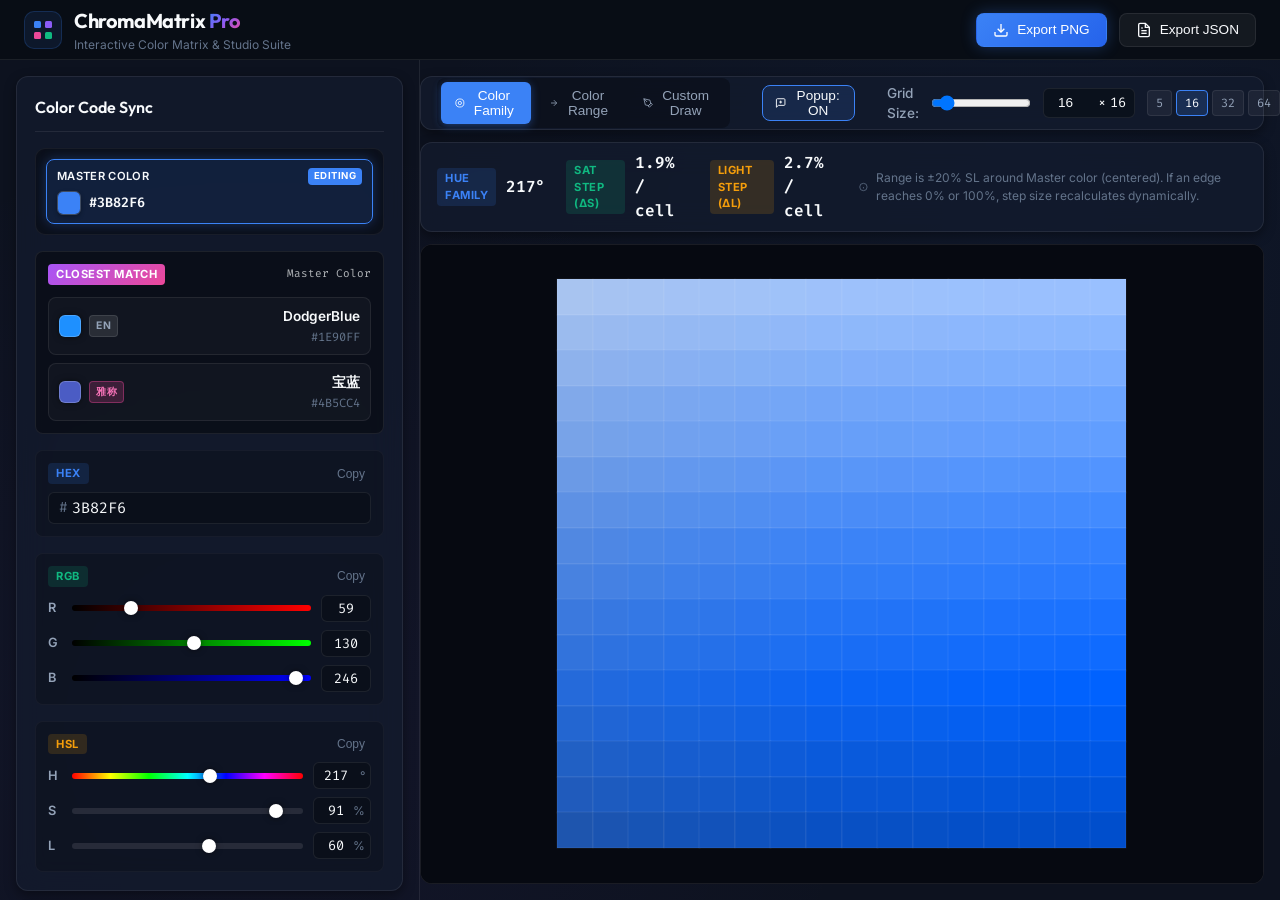
==== commit 86da2fd0: "Add bilingual closest color names matching (English and Traditional Chinese)" ====
--- a/index.html
+++ b/index.html
@@ -96,6 +96,36 @@
                         </div>
                     </div>
 
+                    <!-- Closest Color Names for Master Color -->
+                    <div class="color-group closest-names-group">
+                        <div class="group-label">
+                            <span class="badge name-badge" style="background: linear-gradient(135deg, #a855f7, #ec4899); color: #fff;">CLOSEST MATCH</span>
+                            <span class="closest-subtitle font-mono" style="font-size: 11px; opacity: 0.7;">Master Color</span>
+                        </div>
+                        <div class="closest-names-grid">
+                            <div class="closest-name-card" id="card-closest-en" title="Click to apply closest English HTML color">
+                                <div class="closest-swatch-wrapper">
+                                    <span class="closest-swatch" id="swatch-closest-en" style="background-color: #1E90FF;"></span>
+                                    <span class="closest-lang badge">EN</span>
+                                </div>
+                                <div class="closest-info">
+                                    <span class="closest-title" id="name-closest-en">DodgerBlue</span>
+                                    <span class="closest-hex font-mono" id="hex-closest-en">#1E90FF</span>
+                                </div>
+                            </div>
+                            <div class="closest-name-card" id="card-closest-zh" title="Click to apply closest Chinese traditional color (雅称)">
+                                <div class="closest-swatch-wrapper">
+                                    <span class="closest-swatch" id="swatch-closest-zh" style="background-color: #4B5CC4;"></span>
+                                    <span class="closest-lang badge" style="background: rgba(236, 72, 153, 0.2); color: #f472b6; border-color: rgba(236, 72, 153, 0.4);">雅称</span>
+                                </div>
+                                <div class="closest-info">
+                                    <span class="closest-title" id="name-closest-zh">宝蓝</span>
+                                    <span class="closest-hex font-mono" id="hex-closest-zh">#4B5CC4</span>
+                                </div>
+                            </div>
+                        </div>
+                    </div>
+
                     <!-- HEX Input -->
                     <div class="color-group">
                         <div class="group-label">
@@ -410,10 +440,19 @@
                 <span class="t-label">HSL</span>
                 <span id="tooltip-hsl" class="t-val">0°, 0%, 0%</span>
             </div>
+            <div class="tooltip-row">
+                <span class="t-label">EN</span>
+                <span id="tooltip-name-en" class="t-val">-</span>
+            </div>
+            <div class="tooltip-row">
+                <span class="t-label">雅称</span>
+                <span id="tooltip-name-zh" class="t-val">-</span>
+            </div>
         </div>
     </div>
 
     <!-- Scripts (Standard scripts work natively over file:// protocol without CORS errors) -->
+    <script src="js/color-names.js"></script>
     <script src="js/color-math.js"></script>
     <script src="js/matrix-canvas.js"></script>
     <script src="js/app.js"></script>
--- a/css/style.css
+++ b/css/style.css
@@ -866,7 +866,7 @@
     position: fixed;
     top: 20px;
     left: 20px;
-    width: 210px;
+    width: 240px;
     padding: 12px;
     pointer-events: none;
     z-index: 9999;
@@ -924,6 +924,10 @@
 .t-val {
     color: var(--text-primary);
     font-weight: 500;
+}
+
+.font-mono {
+    font-family: 'Fira Code', monospace;
 }
 
 /* Toggle Switch */
@@ -1056,22 +1060,27 @@
 }
 
 .color-swatch-wrapper {
-    width: 26px;
-    height: 26px;
+    width: 24px;
+    height: 24px;
     border-radius: 6px;
     overflow: hidden;
     flex-shrink: 0;
+    border: 1px solid rgba(255, 255, 255, 0.2);
     box-shadow: var(--shadow-sm);
-    border: 1px solid rgba(255, 255, 255, 0.2);
+    position: relative;
 }
 
 .color-swatch-wrapper input[type="color"] {
-    width: 150%;
-    height: 150%;
-    margin: -25%;
+    position: absolute;
+    top: -5px;
+    left: -5px;
+    width: 34px;
+    height: 34px;
     border: none;
+    padding: 0;
+    margin: 0;
+    cursor: pointer;
     background: transparent;
-    cursor: pointer;
 }
 
 .picker-hex-text {
@@ -1103,3 +1112,78 @@
     display: none !important;
 }
 
+/* ==========================================================================
+   Closest Color Names (English & Traditional Chinese)
+   ========================================================================== */
+.closest-names-group {
+    background: rgba(0, 0, 0, 0.4);
+    border: 1px solid rgba(255, 255, 255, 0.08);
+}
+
+.closest-names-grid {
+    display: flex;
+    flex-direction: column;
+    gap: 8px;
+    margin-top: 4px;
+}
+
+.closest-name-card {
+    display: flex;
+    align-items: center;
+    justify-content: space-between;
+    padding: 8px 10px;
+    background: rgba(255, 255, 255, 0.03);
+    border: 1px solid rgba(255, 255, 255, 0.08);
+    border-radius: 8px;
+    cursor: pointer;
+    transition: all var(--transition-fast);
+}
+
+.closest-name-card:hover {
+    background: rgba(255, 255, 255, 0.08);
+    border-color: rgba(255, 255, 255, 0.2);
+    transform: translateX(2px);
+}
+
+.closest-swatch-wrapper {
+    display: flex;
+    align-items: center;
+    gap: 8px;
+}
+
+.closest-swatch {
+    width: 22px;
+    height: 22px;
+    border-radius: 6px;
+    border: 1px solid rgba(255, 255, 255, 0.2);
+    box-shadow: 0 0 6px rgba(0, 0, 0, 0.5);
+    flex-shrink: 0;
+}
+
+.closest-lang {
+    font-size: 0.65rem;
+    font-weight: 700;
+    padding: 2px 6px;
+    border-radius: 4px;
+    background: rgba(255, 255, 255, 0.1);
+    color: var(--text-secondary);
+    border: 1px solid rgba(255, 255, 255, 0.1);
+}
+
+.closest-info {
+    display: flex;
+    flex-direction: column;
+    align-items: flex-end;
+    gap: 2px;
+}
+
+.closest-title {
+    font-size: 0.85rem;
+    font-weight: 600;
+    color: var(--text-primary);
+}
+
+.closest-hex {
+    font-size: 0.75rem;
+    color: var(--text-muted);
+}
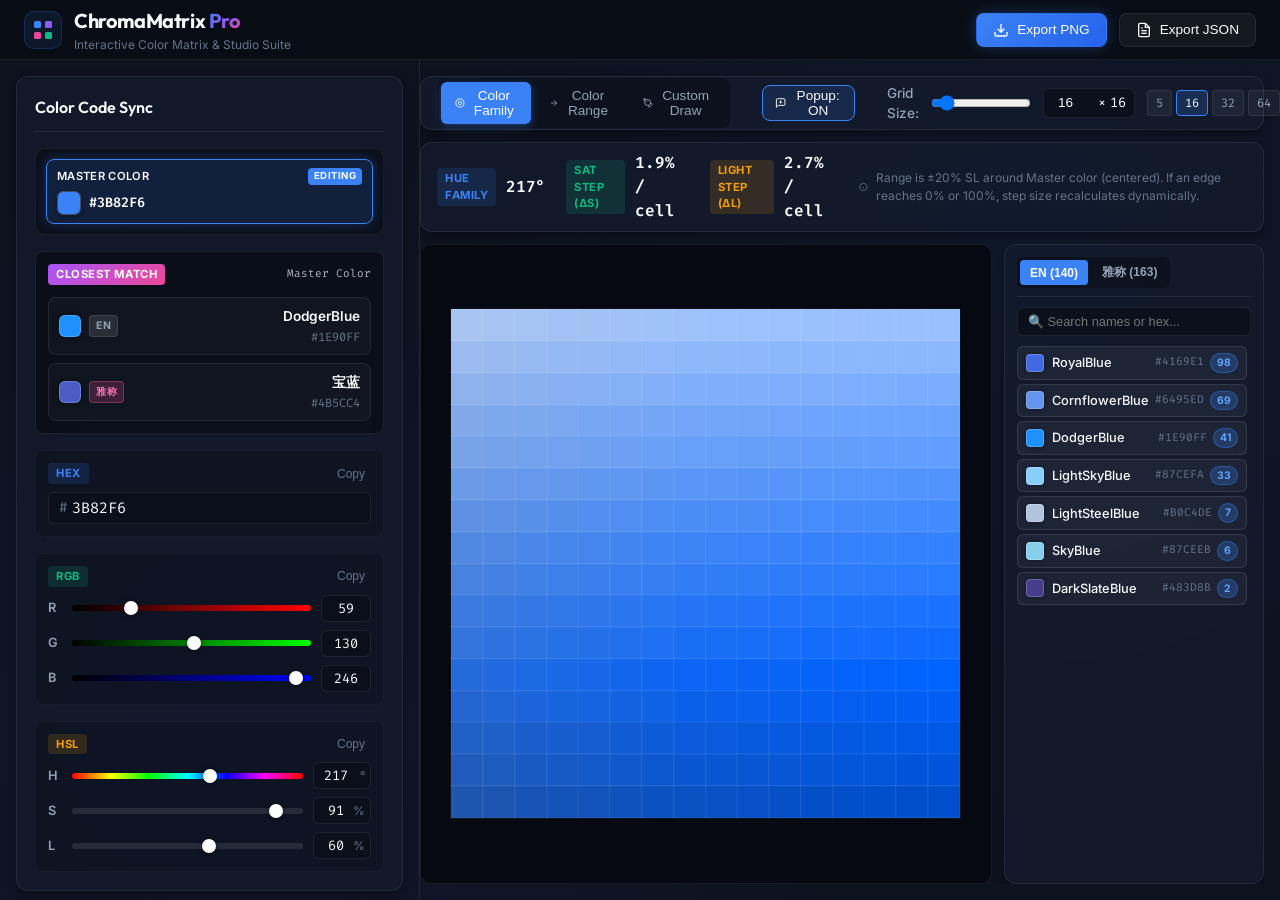
==== commit 6f9cec4b: "Feat: Add scrollable color name sidebox with histogram sorting, clean darkening highlights, +/-20% C" ====
--- a/index.html
+++ b/index.html
@@ -413,9 +413,32 @@
                     </div>
                 </div>
 
-                <!-- Canvas Viewport Container -->
-                <div id="canvas-container">
-                    <canvas id="matrix-canvas"></canvas>
+                <!-- Matrix Main Area (Canvas + Side Color Names Dictionary) -->
+                <div class="matrix-main-area">
+                    <!-- Canvas Viewport Container -->
+                    <div id="canvas-container">
+                        <canvas id="matrix-canvas"></canvas>
+                    </div>
+
+                    <!-- Scrollable Color Name List Box -->
+                    <aside id="color-names-sidebox" class="glass-card">
+                        <div class="sidebox-header">
+                            <div class="sidebox-tabs">
+                                <button class="sidebox-tab active" id="tab-sidebox-en" data-lang="english">EN (140)</button>
+                                <button class="sidebox-tab" id="tab-sidebox-zh" data-lang="chinese">雅称 (163)</button>
+                            </div>
+                            <button id="btn-clear-highlight" class="btn-clear-hl hidden" title="Clear block highlight">
+                                <span>✕ Clear</span>
+                            </button>
+                        </div>
+                        <div class="sidebox-search">
+                            <input type="text" id="input-search-name" placeholder="🔍 Search names or hex...">
+                        </div>
+                        <div class="sidebox-list-wrapper">
+                            <ul id="list-names-en" class="color-name-list"></ul>
+                            <ul id="list-names-zh" class="color-name-list hidden"></ul>
+                        </div>
+                    </aside>
                 </div>
             </section>
         </main>
--- a/css/style.css
+++ b/css/style.css
@@ -840,9 +840,21 @@
     margin-left: auto;
 }
 
+/* Matrix Main Area (Canvas + Sidebox) */
+.matrix-main-area {
+    flex: 1;
+    display: flex;
+    gap: 12px;
+    min-height: 0;
+    overflow: hidden;
+    width: 100%;
+}
+
 /* Canvas Viewport */
 #canvas-container {
     flex: 1;
+    min-width: 0;
+    height: 100%;
     position: relative;
     background: #060911;
     border-radius: 12px;
@@ -859,6 +871,195 @@
     cursor: crosshair;
     width: 100%;
     height: 100%;
+}
+
+/* Scrollable Color Name Sidebox */
+#color-names-sidebox {
+    width: 260px;
+    height: 100%;
+    display: flex;
+    flex-direction: column;
+    gap: 10px;
+    padding: 12px;
+    overflow: hidden;
+    flex-shrink: 0;
+}
+
+.sidebox-header {
+    display: flex;
+    align-items: center;
+    justify-content: space-between;
+    border-bottom: 1px solid var(--border-color);
+    padding-bottom: 8px;
+}
+
+.sidebox-tabs {
+    display: flex;
+    gap: 4px;
+    background: rgba(0, 0, 0, 0.3);
+    padding: 3px;
+    border-radius: 6px;
+}
+
+.sidebox-tab {
+    padding: 4px 10px;
+    border-radius: 4px;
+    background: transparent;
+    border: none;
+    color: var(--text-secondary);
+    font-size: 0.75rem;
+    font-weight: 600;
+    cursor: pointer;
+    transition: all var(--transition-fast);
+}
+
+.sidebox-tab.active {
+    background: var(--accent-blue);
+    color: white;
+}
+
+.btn-clear-hl {
+    padding: 3px 8px;
+    background: rgba(239, 68, 68, 0.2);
+    border: 1px solid rgba(239, 68, 68, 0.4);
+    border-radius: 4px;
+    color: var(--danger-red);
+    font-size: 0.7rem;
+    font-weight: 600;
+    cursor: pointer;
+    transition: all var(--transition-fast);
+}
+
+.btn-clear-hl:hover {
+    background: rgba(239, 68, 68, 0.3);
+    transform: scale(1.05);
+}
+
+.sidebox-search input {
+    width: 100%;
+    background: var(--bg-input);
+    border: 1px solid var(--border-color);
+    border-radius: 6px;
+    padding: 6px 10px;
+    color: var(--text-primary);
+    font-size: 0.8rem;
+    outline: none;
+    transition: border-color var(--transition-fast);
+}
+
+.sidebox-search input:focus {
+    border-color: var(--border-focus);
+}
+
+.sidebox-list-wrapper {
+    flex: 1;
+    overflow-y: auto;
+    min-height: 0;
+    padding-right: 4px;
+}
+
+.sidebox-list-wrapper::-webkit-scrollbar {
+    width: 6px;
+}
+.sidebox-list-wrapper::-webkit-scrollbar-thumb {
+    background: rgba(255, 255, 255, 0.15);
+    border-radius: 3px;
+}
+
+.color-name-list {
+    list-style: none;
+    padding: 0;
+    margin: 0;
+    display: flex;
+    flex-direction: column;
+    gap: 4px;
+}
+
+.color-name-item {
+    display: flex;
+    align-items: center;
+    justify-content: space-between;
+    padding: 6px 8px;
+    border-radius: 6px;
+    background: rgba(255, 255, 255, 0.02);
+    border: 1px solid transparent;
+    cursor: pointer;
+    transition: all var(--transition-fast);
+}
+
+.color-name-item:hover {
+    background: rgba(255, 255, 255, 0.06);
+    border-color: rgba(255, 255, 255, 0.15);
+}
+
+.color-name-item.has-blocks {
+    background: rgba(255, 255, 255, 0.05);
+    border-color: rgba(255, 255, 255, 0.1);
+}
+
+.color-name-item.active {
+    background: rgba(250, 204, 21, 0.18);
+    border-color: #FACC15;
+    box-shadow: 0 0 10px rgba(250, 204, 21, 0.25);
+}
+
+.item-left {
+    display: flex;
+    align-items: center;
+    gap: 8px;
+    min-width: 0;
+}
+
+.item-swatch {
+    width: 18px;
+    height: 18px;
+    border-radius: 4px;
+    border: 1px solid rgba(255, 255, 255, 0.2);
+    flex-shrink: 0;
+    box-shadow: 0 0 4px rgba(0,0,0,0.4);
+}
+
+.item-name {
+    font-size: 0.8rem;
+    font-weight: 500;
+    color: var(--text-primary);
+    white-space: nowrap;
+    overflow: hidden;
+    text-overflow: ellipsis;
+}
+
+.item-right {
+    display: flex;
+    align-items: center;
+    gap: 6px;
+    flex-shrink: 0;
+}
+
+.item-hex {
+    font-size: 0.7rem;
+    color: var(--text-muted);
+}
+
+.item-count {
+    font-size: 0.65rem;
+    font-weight: 700;
+    padding: 1px 6px;
+    border-radius: 10px;
+    background: rgba(255, 255, 255, 0.08);
+    color: var(--text-muted);
+    transition: all var(--transition-fast);
+}
+
+.item-count.has-count {
+    background: rgba(59, 130, 246, 0.25);
+    color: #60A5FA;
+    border: 1px solid rgba(59, 130, 246, 0.4);
+}
+
+.color-name-item.active .item-count {
+    background: #FACC15;
+    color: #000;
+    border-color: #FACC15;
 }
 
 /* Hover Tooltip Popup Box */
